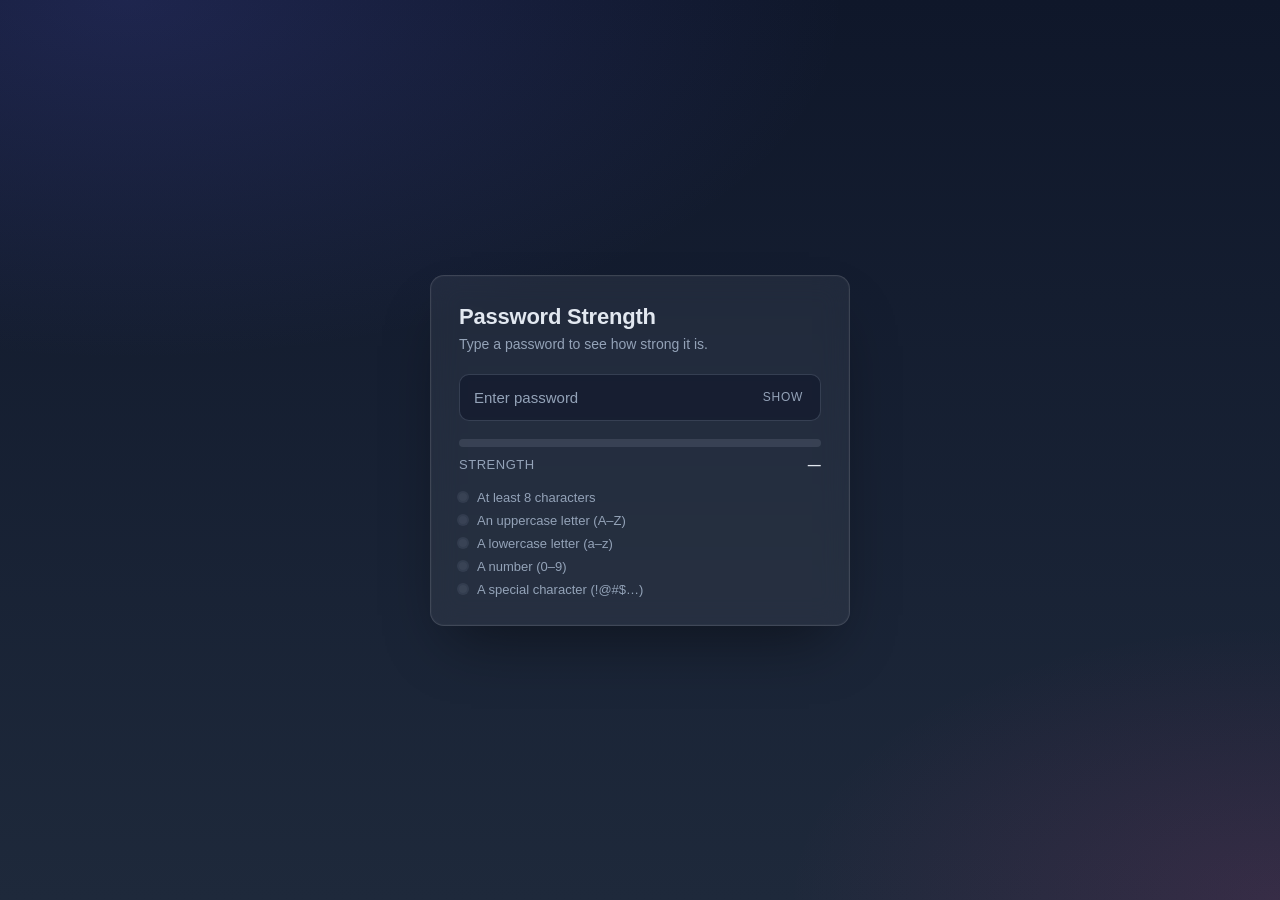
==== local-vs-cloud-comparison/cloud/index.html @ 03d78414 "Cloud Prompt 1" ====
<!DOCTYPE html>
<html lang="en">
<head>
  <meta charset="UTF-8" />
  <meta name="viewport" content="width=device-width, initial-scale=1.0" />
  <title>Password Strength Checker</title>
  <link rel="stylesheet" href="styles.css" />
</head>
<body>
  <main class="card" role="main">
    <h1 class="card__title">Password Strength</h1>
    <p class="card__subtitle">Type a password to see how strong it is.</p>

    <div class="field">
      <input
        id="password"
        type="password"
        class="field__input"
        placeholder="Enter password"
        autocomplete="new-password"
        spellcheck="false"
      />
      <button
        type="button"
        id="toggle"
        class="field__toggle"
        aria-label="Show password"
        aria-pressed="false"
      >
        <span class="field__toggle-icon" aria-hidden="true">show</span>
      </button>
    </div>

    <div class="meter" aria-hidden="true">
      <div id="meter-bar" class="meter__bar"></div>
    </div>

    <div class="status">
      <span id="status-label" class="status__label">Strength</span>
      <span id="status-value" class="status__value">—</span>
    </div>

    <ul id="hints" class="hints" aria-live="polite">
      <li class="hint" data-rule="length">
        <span class="hint__dot"></span>At least 8 characters
      </li>
      <li class="hint" data-rule="uppercase">
        <span class="hint__dot"></span>An uppercase letter (A–Z)
      </li>
      <li class="hint" data-rule="lowercase">
        <span class="hint__dot"></span>A lowercase letter (a–z)
      </li>
      <li class="hint" data-rule="number">
        <span class="hint__dot"></span>A number (0–9)
      </li>
      <li class="hint" data-rule="special">
        <span class="hint__dot"></span>A special character (!@#$…)
      </li>
    </ul>
  </main>

  <script src="script.js"></script>
</body>
</html>
---- local-vs-cloud-comparison/cloud/styles.css ----
:root {
  --bg-1: #0f172a;
  --bg-2: #1e293b;
  --card-bg: rgba(255, 255, 255, 0.06);
  --card-border: rgba(255, 255, 255, 0.12);
  --text: #e2e8f0;
  --text-muted: #94a3b8;
  --input-bg: rgba(15, 23, 42, 0.6);
  --input-border: rgba(148, 163, 184, 0.25);
  --input-border-focus: #818cf8;
  --track: rgba(148, 163, 184, 0.18);

  --weak: #ef4444;
  --medium: #f59e0b;
  --strong: #22c55e;

  --radius: 14px;
  --transition: 220ms cubic-bezier(0.4, 0, 0.2, 1);
}

* {
  box-sizing: border-box;
}

html,
body {
  margin: 0;
  padding: 0;
  min-height: 100%;
}

body {
  font-family: -apple-system, BlinkMacSystemFont, "Segoe UI", Roboto, Oxygen,
    Ubuntu, Cantarell, "Helvetica Neue", Arial, sans-serif;
  color: var(--text);
  background: radial-gradient(
      1200px 600px at 10% 0%,
      rgba(99, 102, 241, 0.18),
      transparent 60%
    ),
    radial-gradient(
      900px 500px at 100% 100%,
      rgba(236, 72, 153, 0.12),
      transparent 55%
    ),
    linear-gradient(180deg, var(--bg-1), var(--bg-2));
  min-height: 100vh;
  display: grid;
  place-items: center;
  padding: 24px;
}

.card {
  width: 100%;
  max-width: 420px;
  background: var(--card-bg);
  border: 1px solid var(--card-border);
  backdrop-filter: blur(14px);
  -webkit-backdrop-filter: blur(14px);
  border-radius: var(--radius);
  padding: 28px;
  box-shadow: 0 30px 60px -20px rgba(0, 0, 0, 0.45),
    0 0 0 1px rgba(255, 255, 255, 0.02) inset;
  animation: card-in 480ms cubic-bezier(0.2, 0.8, 0.2, 1);
}

@keyframes card-in {
  from {
    opacity: 0;
    transform: translateY(8px) scale(0.985);
  }
  to {
    opacity: 1;
    transform: translateY(0) scale(1);
  }
}

.card__title {
  margin: 0 0 6px;
  font-size: 22px;
  letter-spacing: -0.01em;
}

.card__subtitle {
  margin: 0 0 22px;
  color: var(--text-muted);
  font-size: 14px;
}

.field {
  position: relative;
  margin-bottom: 18px;
}

.field__input {
  width: 100%;
  padding: 14px 70px 14px 14px;
  font-size: 15px;
  color: var(--text);
  background: var(--input-bg);
  border: 1px solid var(--input-border);
  border-radius: 10px;
  outline: none;
  transition: border-color var(--transition), box-shadow var(--transition),
    background var(--transition);
}

.field__input::placeholder {
  color: var(--text-muted);
}

.field__input:hover {
  border-color: rgba(148, 163, 184, 0.45);
}

.field__input:focus {
  border-color: var(--input-border-focus);
  box-shadow: 0 0 0 4px rgba(129, 140, 248, 0.18);
}

.field__toggle {
  position: absolute;
  top: 50%;
  right: 8px;
  transform: translateY(-50%);
  background: transparent;
  border: 0;
  color: var(--text-muted);
  font-size: 12px;
  letter-spacing: 0.06em;
  text-transform: uppercase;
  padding: 8px 10px;
  border-radius: 8px;
  cursor: pointer;
  transition: color var(--transition), background var(--transition),
    transform var(--transition);
}

.field__toggle:hover {
  color: var(--text);
  background: rgba(255, 255, 255, 0.06);
}

.field__toggle:active {
  transform: translateY(-50%) scale(0.96);
}

.meter {
  height: 8px;
  background: var(--track);
  border-radius: 999px;
  overflow: hidden;
  margin-bottom: 10px;
}

.meter__bar {
  height: 100%;
  width: 0%;
  background: var(--weak);
  border-radius: 999px;
  transition: width var(--transition), background-color var(--transition);
}

.status {
  display: flex;
  justify-content: space-between;
  align-items: baseline;
  margin-bottom: 18px;
  font-size: 13px;
}

.status__label {
  color: var(--text-muted);
  letter-spacing: 0.04em;
  text-transform: uppercase;
}

.status__value {
  font-weight: 600;
  letter-spacing: 0.01em;
  transition: color var(--transition);
}

.status__value[data-level="weak"] {
  color: var(--weak);
}
.status__value[data-level="medium"] {
  color: var(--medium);
}
.status__value[data-level="strong"] {
  color: var(--strong);
}

.hints {
  list-style: none;
  margin: 0;
  padding: 0;
  display: grid;
  gap: 8px;
}

.hint {
  display: flex;
  align-items: center;
  gap: 10px;
  font-size: 13px;
  color: var(--text-muted);
  transition: color var(--transition), transform var(--transition);
}

.hint__dot {
  width: 8px;
  height: 8px;
  border-radius: 50%;
  background: var(--track);
  box-shadow: 0 0 0 2px rgba(148, 163, 184, 0.12);
  transition: background-color var(--transition), box-shadow var(--transition),
    transform var(--transition);
}

.hint.is-met {
  color: var(--text);
}

.hint.is-met .hint__dot {
  background: var(--strong);
  box-shadow: 0 0 0 4px rgba(34, 197, 94, 0.18);
  transform: scale(1.05);
}

@media (max-width: 420px) {
  .card {
    padding: 22px;
    border-radius: 12px;
  }
  .card__title {
    font-size: 20px;
  }
}
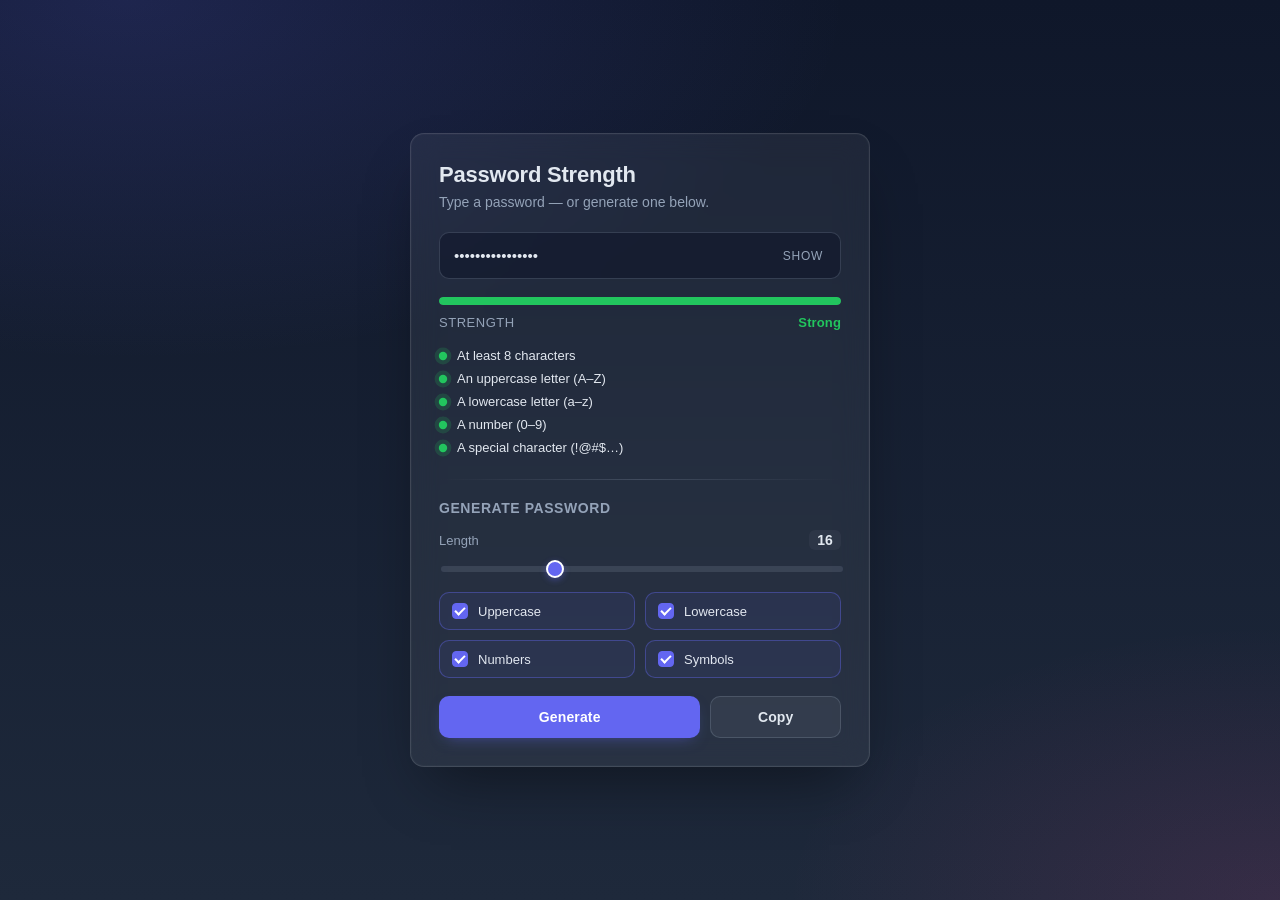
==== commit 81d2745a: "Cloud Prompt 2" ====
--- a/local-vs-cloud-comparison/cloud/index.html
+++ b/local-vs-cloud-comparison/cloud/index.html
@@ -9,7 +9,7 @@
 <body>
   <main class="card" role="main">
     <h1 class="card__title">Password Strength</h1>
-    <p class="card__subtitle">Type a password to see how strong it is.</p>
+    <p class="card__subtitle">Type a password — or generate one below.</p>
 
     <div class="field">
       <input
@@ -57,7 +57,65 @@
         <span class="hint__dot"></span>A special character (!@#$…)
       </li>
     </ul>
+
+    <hr class="divider" />
+
+    <section class="generator" aria-label="Password generator">
+      <header class="generator__header">
+        <h2 class="generator__title">Generate password</h2>
+      </header>
+
+      <div class="control">
+        <div class="control__row">
+          <label for="length" class="control__label">Length</label>
+          <span id="length-value" class="control__value">16</span>
+        </div>
+        <input
+          id="length"
+          type="range"
+          class="slider"
+          min="4"
+          max="48"
+          value="16"
+          step="1"
+        />
+      </div>
+
+      <div class="options" role="group" aria-label="Character types">
+        <label class="option">
+          <input type="checkbox" data-pool="uppercase" checked />
+          <span class="option__box" aria-hidden="true"></span>
+          <span class="option__label">Uppercase</span>
+        </label>
+        <label class="option">
+          <input type="checkbox" data-pool="lowercase" checked />
+          <span class="option__box" aria-hidden="true"></span>
+          <span class="option__label">Lowercase</span>
+        </label>
+        <label class="option">
+          <input type="checkbox" data-pool="number" checked />
+          <span class="option__box" aria-hidden="true"></span>
+          <span class="option__label">Numbers</span>
+        </label>
+        <label class="option">
+          <input type="checkbox" data-pool="symbol" checked />
+          <span class="option__box" aria-hidden="true"></span>
+          <span class="option__label">Symbols</span>
+        </label>
+      </div>
+
+      <div class="actions">
+        <button id="generate" type="button" class="btn btn--primary">
+          Generate
+        </button>
+        <button id="copy" type="button" class="btn btn--secondary">
+          Copy
+        </button>
+      </div>
+    </section>
   </main>
+
+  <div id="toast" class="toast" role="status" aria-live="polite"></div>
 
   <script src="script.js"></script>
 </body>
--- a/local-vs-cloud-comparison/cloud/styles.css
+++ b/local-vs-cloud-comparison/cloud/styles.css
@@ -13,6 +13,9 @@
   --weak: #ef4444;
   --medium: #f59e0b;
   --strong: #22c55e;
+
+  --primary: #6366f1;
+  --primary-hover: #818cf8;
 
   --radius: 14px;
   --transition: 220ms cubic-bezier(0.4, 0, 0.2, 1);
@@ -52,7 +55,7 @@
 
 .card {
   width: 100%;
-  max-width: 420px;
+  max-width: 460px;
   background: var(--card-bg);
   border: 1px solid var(--card-border);
   backdrop-filter: blur(14px);
@@ -101,6 +104,7 @@
   border: 1px solid var(--input-border);
   border-radius: 10px;
   outline: none;
+  font-family: inherit;
   transition: border-color var(--transition), box-shadow var(--transition),
     background var(--transition);
 }
@@ -228,7 +232,265 @@
   transform: scale(1.05);
 }
 
-@media (max-width: 420px) {
+/* ---------- Generator ---------- */
+
+.divider {
+  border: 0;
+  height: 1px;
+  background: linear-gradient(
+    90deg,
+    transparent,
+    rgba(148, 163, 184, 0.25),
+    transparent
+  );
+  margin: 24px 0 20px;
+}
+
+.generator__header {
+  margin-bottom: 14px;
+}
+
+.generator__title {
+  margin: 0;
+  font-size: 14px;
+  font-weight: 600;
+  letter-spacing: 0.04em;
+  text-transform: uppercase;
+  color: var(--text-muted);
+}
+
+.control {
+  margin-bottom: 16px;
+}
+
+.control__row {
+  display: flex;
+  justify-content: space-between;
+  align-items: baseline;
+  margin-bottom: 8px;
+}
+
+.control__label {
+  font-size: 13px;
+  color: var(--text-muted);
+}
+
+.control__value {
+  font-size: 14px;
+  font-weight: 600;
+  font-variant-numeric: tabular-nums;
+  color: var(--text);
+  background: rgba(255, 255, 255, 0.04);
+  padding: 2px 8px;
+  border-radius: 6px;
+  min-width: 32px;
+  text-align: center;
+  transition: background var(--transition);
+}
+
+.slider {
+  -webkit-appearance: none;
+  appearance: none;
+  width: 100%;
+  height: 6px;
+  background: var(--track);
+  border-radius: 999px;
+  outline: none;
+  cursor: pointer;
+}
+
+.slider::-webkit-slider-thumb {
+  -webkit-appearance: none;
+  appearance: none;
+  width: 18px;
+  height: 18px;
+  border-radius: 50%;
+  background: var(--primary);
+  border: 2px solid #fff;
+  cursor: pointer;
+  box-shadow: 0 2px 6px rgba(99, 102, 241, 0.4);
+  transition: transform var(--transition), background var(--transition);
+}
+
+.slider::-webkit-slider-thumb:hover {
+  background: var(--primary-hover);
+  transform: scale(1.1);
+}
+
+.slider::-moz-range-thumb {
+  width: 18px;
+  height: 18px;
+  border-radius: 50%;
+  background: var(--primary);
+  border: 2px solid #fff;
+  cursor: pointer;
+  box-shadow: 0 2px 6px rgba(99, 102, 241, 0.4);
+  transition: transform var(--transition), background var(--transition);
+}
+
+.slider::-moz-range-thumb:hover {
+  background: var(--primary-hover);
+  transform: scale(1.1);
+}
+
+.options {
+  display: grid;
+  grid-template-columns: 1fr 1fr;
+  gap: 10px;
+  margin-bottom: 18px;
+}
+
+.option {
+  display: flex;
+  align-items: center;
+  gap: 10px;
+  padding: 10px 12px;
+  background: rgba(255, 255, 255, 0.03);
+  border: 1px solid rgba(148, 163, 184, 0.15);
+  border-radius: 10px;
+  cursor: pointer;
+  font-size: 13px;
+  color: var(--text-muted);
+  user-select: none;
+  transition: background var(--transition), border-color var(--transition),
+    color var(--transition);
+}
+
+.option:hover {
+  background: rgba(255, 255, 255, 0.05);
+  border-color: rgba(148, 163, 184, 0.3);
+  color: var(--text);
+}
+
+.option input {
+  position: absolute;
+  opacity: 0;
+  pointer-events: none;
+}
+
+.option__box {
+  width: 16px;
+  height: 16px;
+  border-radius: 4px;
+  border: 1.5px solid rgba(148, 163, 184, 0.5);
+  background: transparent;
+  position: relative;
+  flex-shrink: 0;
+  transition: background var(--transition), border-color var(--transition);
+}
+
+.option__box::after {
+  content: "";
+  position: absolute;
+  left: 4px;
+  top: 1px;
+  width: 4px;
+  height: 8px;
+  border: solid #fff;
+  border-width: 0 2px 2px 0;
+  transform: rotate(45deg) scale(0);
+  transition: transform var(--transition);
+}
+
+.option input:checked ~ .option__box {
+  background: var(--primary);
+  border-color: var(--primary);
+}
+
+.option input:checked ~ .option__box::after {
+  transform: rotate(45deg) scale(1);
+}
+
+.option:has(input:checked) {
+  color: var(--text);
+  border-color: rgba(99, 102, 241, 0.4);
+  background: rgba(99, 102, 241, 0.08);
+}
+
+.option input:focus-visible ~ .option__box {
+  box-shadow: 0 0 0 3px rgba(129, 140, 248, 0.3);
+}
+
+.actions {
+  display: grid;
+  grid-template-columns: 2fr 1fr;
+  gap: 10px;
+}
+
+.btn {
+  font-family: inherit;
+  font-size: 14px;
+  font-weight: 600;
+  padding: 12px 16px;
+  border-radius: 10px;
+  border: 1px solid transparent;
+  cursor: pointer;
+  letter-spacing: 0.01em;
+  transition: background var(--transition), border-color var(--transition),
+    color var(--transition), transform var(--transition),
+    box-shadow var(--transition);
+}
+
+.btn:active {
+  transform: scale(0.98);
+}
+
+.btn:disabled {
+  opacity: 0.5;
+  cursor: not-allowed;
+  transform: none;
+}
+
+.btn--primary {
+  background: var(--primary);
+  color: #fff;
+  box-shadow: 0 6px 16px -8px rgba(99, 102, 241, 0.6);
+}
+
+.btn--primary:hover:not(:disabled) {
+  background: var(--primary-hover);
+  box-shadow: 0 10px 22px -8px rgba(99, 102, 241, 0.7);
+}
+
+.btn--secondary {
+  background: rgba(255, 255, 255, 0.05);
+  color: var(--text);
+  border-color: rgba(148, 163, 184, 0.25);
+}
+
+.btn--secondary:hover:not(:disabled) {
+  background: rgba(255, 255, 255, 0.1);
+  border-color: rgba(148, 163, 184, 0.45);
+}
+
+/* ---------- Toast ---------- */
+
+.toast {
+  position: fixed;
+  left: 50%;
+  bottom: 28px;
+  transform: translate(-50%, 20px);
+  background: rgba(15, 23, 42, 0.95);
+  border: 1px solid rgba(148, 163, 184, 0.25);
+  color: var(--text);
+  font-size: 13px;
+  padding: 10px 16px;
+  border-radius: 999px;
+  box-shadow: 0 10px 30px -10px rgba(0, 0, 0, 0.6);
+  opacity: 0;
+  pointer-events: none;
+  transition: opacity var(--transition), transform var(--transition);
+  z-index: 1000;
+}
+
+.toast.is-visible {
+  opacity: 1;
+  transform: translate(-50%, 0);
+}
+
+/* ---------- Mobile ---------- */
+
+@media (max-width: 460px) {
   .card {
     padding: 22px;
     border-radius: 12px;
@@ -236,4 +498,10 @@
   .card__title {
     font-size: 20px;
   }
-}
+  .options {
+    grid-template-columns: 1fr;
+  }
+  .actions {
+    grid-template-columns: 1fr;
+  }
+}
